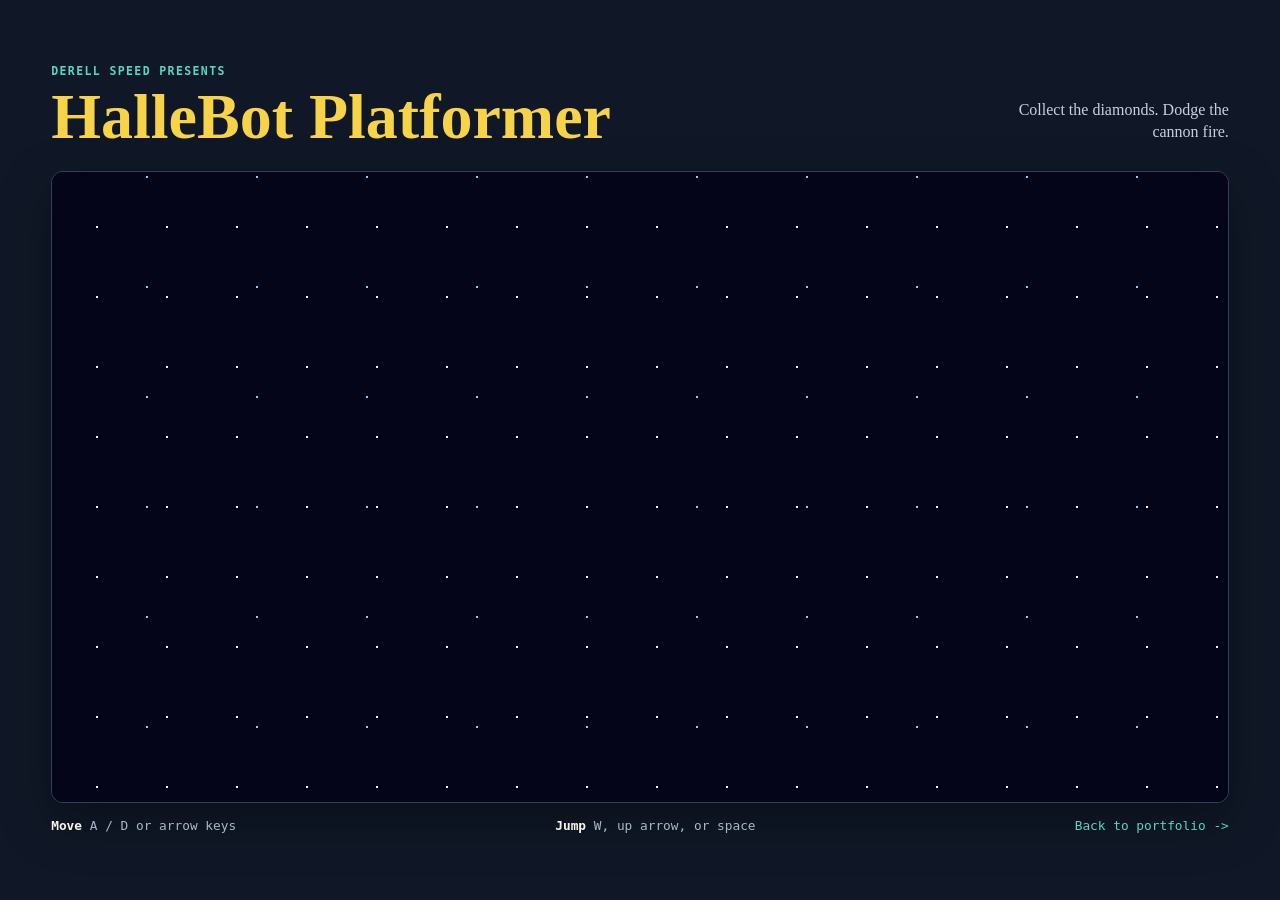
==== fsd-projects/platformer/index.html @ de3fa9b2 "Update platformer and portfolio" ====
<!DOCTYPE html>
<html lang="en">

<head>
  <meta charset="UTF-8" />
  <title>HalleBot Platformer | Derell Speed</title>
  <link href="platformer.css" rel="stylesheet" />
  <script src="https://code.jquery.com/jquery-3.1.0.js"></script>
  <script src="setup.js"></script>
  <script src="helpers.js"></script>
  <script src="platformer.js"></script>
</head>

<body id="body">
  <main class="game-shell">
    <header class="game-header">
      <div>
        <p class="eyebrow">Derell Speed presents</p>
        <h1>HalleBot Platformer</h1>
      </div>
      <p class="objective">Collect the diamonds. Dodge the cannon fire.</p>
    </header>
    <div class="game-stage">
      <canvas id="canvas" width="1400" height="750"></canvas>
    </div>
    <footer class="controls" aria-label="Game controls">
      <span><b>Move</b> A / D or arrow keys</span>
      <span><b>Jump</b> W, up arrow, or space</span>
      <a href="../../portfolio.html">Back to portfolio <span aria-hidden="true">-></span></a>
    </footer>
  </main>
  <img id="cannon" src="images/cannon.png" />
  <img id="player" src="images/halle.png" />
  <img id="projectile" src="images/projectile.png" />
</body>

</html>
---- fsd-projects/platformer/platformer.css ----
body {
  margin: 0px;
  background: #101827;
  color: #f7f4ea;
  min-height: 100vh;
  display: flex;
  justify-content: center;
  align-items: center;
  font-family: Georgia, "Times New Roman", serif;
}

.game-shell {
  width: min(1480px, 100%);
  padding: 28px clamp(16px, 4vw, 56px);
}

.game-header,
.controls {
  display: flex;
  justify-content: space-between;
  align-items: end;
  gap: 24px;
}

.eyebrow {
  margin: 0 0 8px;
  color: #55d6be;
  font: 700 0.72rem/1.2 monospace;
  letter-spacing: 0.12em;
  text-transform: uppercase;
}

h1 {
  margin: 0;
  color: #f7d34a;
  font-size: clamp(2rem, 5vw, 4.5rem);
  line-height: 0.95;
}

.objective {
  max-width: 240px;
  margin: 0 0 4px;
  color: #c7d0dc;
  line-height: 1.4;
  text-align: right;
}

.game-stage {
  margin: 24px 0 14px;
  overflow: hidden;
  border: 1px solid #304158;
  border-radius: 12px;
  box-shadow: 0 18px 50px rgba(0, 0, 0, 0.35);
}

canvas {
  display: block;
  width: 100%;
  height: auto;
  background-color: #05051a;
  background-image:
    radial-gradient(white 1px, transparent 1px),
    radial-gradient(#9cc9ff 1px, transparent 1px);
  background-size:
    70px 70px,
    110px 110px;
  background-position:
    10px 20px,
    40px 60px;
}

.controls {
  align-items: center;
  color: #aab7c7;
  font: 0.8rem/1.4 monospace;
}

.controls span b {
  color: #f7f4ea;
}

.controls a {
  color: #55d6be;
  text-decoration: none;
}

.controls a:hover {
  color: #f7d34a;
}

img {
  display: none;
}

@media (max-width: 640px) {
  .game-shell {
    padding: 20px 12px;
  }

  .game-header,
  .controls {
    align-items: flex-start;
    flex-direction: column;
    gap: 10px;
  }

  .objective {
    max-width: none;
    text-align: left;
  }

  .game-stage {
    margin-top: 18px;
  }
}
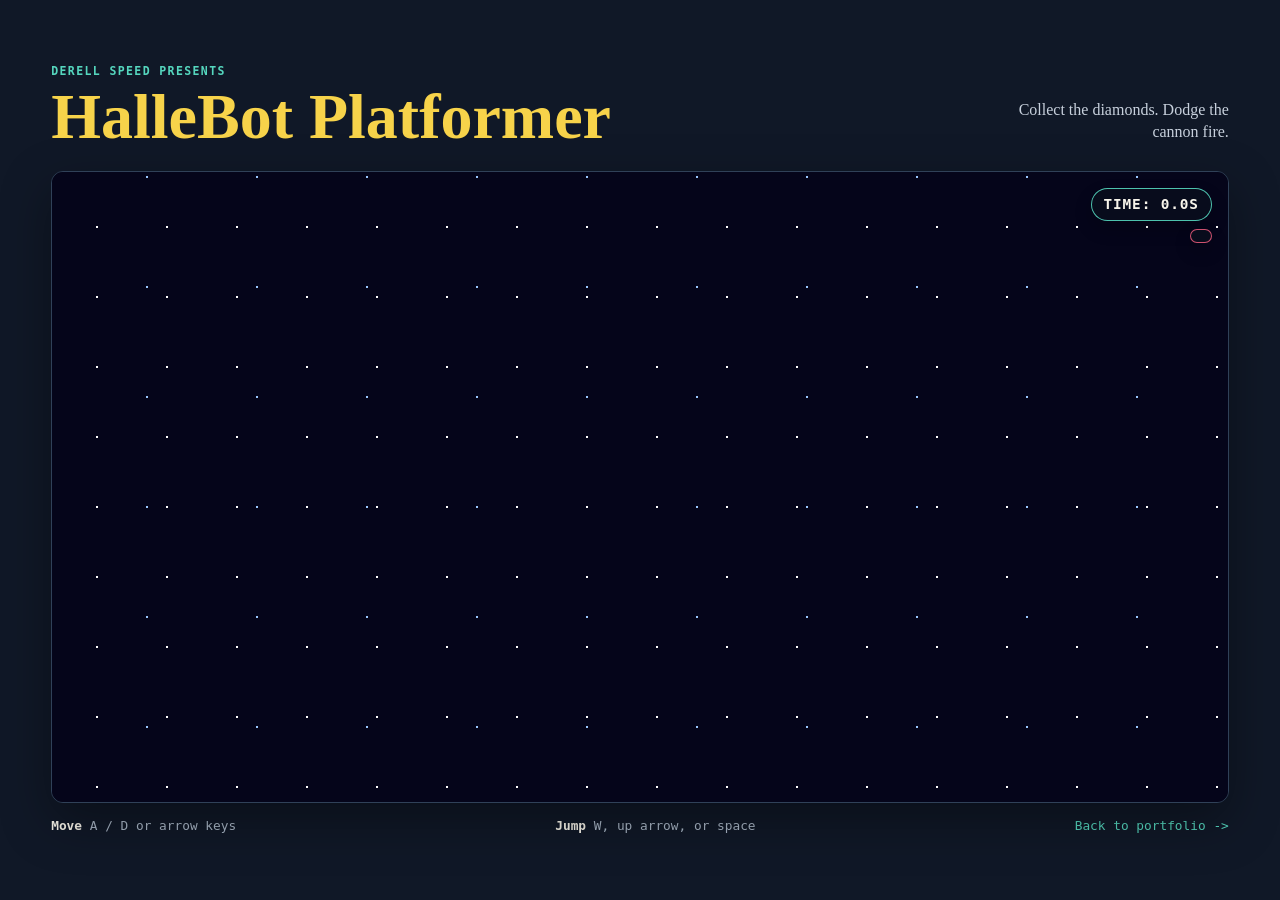
==== commit 53826a6e: "completed bouncing box project" ====
--- a/fsd-projects/platformer/index.html
+++ b/fsd-projects/platformer/index.html
@@ -21,6 +21,10 @@
       <p class="objective">Collect the diamonds. Dodge the cannon fire.</p>
     </header>
     <div class="game-stage">
+      <div class="game-hud" aria-live="polite">
+        <div id="game-timer" class="game-timer">Time: 0.0s</div>
+        <div id="player-lives" class="player-lives" aria-label="Player lives"></div>
+      </div>
       <canvas id="canvas" width="1400" height="750"></canvas>
     </div>
     <footer class="controls" aria-label="Game controls">
--- a/fsd-projects/platformer/platformer.css
+++ b/fsd-projects/platformer/platformer.css
@@ -46,11 +46,60 @@
 }
 
 .game-stage {
+  position: relative;
   margin: 24px 0 14px;
   overflow: hidden;
   border: 1px solid #304158;
   border-radius: 12px;
   box-shadow: 0 18px 50px rgba(0, 0, 0, 0.35);
+}
+
+.game-hud {
+  position: absolute;
+  top: 16px;
+  right: 16px;
+  z-index: 1;
+  display: flex;
+  flex-direction: column;
+  align-items: flex-end;
+  gap: 8px;
+}
+
+.game-timer {
+  padding: 8px 12px;
+  border: 1px solid rgba(85, 214, 190, 0.9);
+  border-radius: 999px;
+  background: rgba(10, 17, 30, 0.7);
+  color: #f7f4ea;
+  font: 700 0.9rem/1 monospace;
+  letter-spacing: 0.06em;
+  text-transform: uppercase;
+  box-shadow: 0 8px 18px rgba(0, 0, 0, 0.2);
+}
+
+.player-lives {
+  display: flex;
+  gap: 6px;
+  padding: 6px 10px;
+  border: 1px solid rgba(255, 99, 132, 0.8);
+  border-radius: 999px;
+  background: rgba(10, 17, 30, 0.7);
+  box-shadow: 0 8px 18px rgba(0, 0, 0, 0.2);
+}
+
+.heart {
+  font-size: 1.2rem;
+  line-height: 1;
+  transition: opacity 0.15s ease;
+}
+
+.heart.filled {
+  color: #ff6b7d;
+  text-shadow: 0 0 8px rgba(255, 107, 125, 0.6);
+}
+
+.heart.empty {
+  color: rgba(255, 255, 255, 0.25);
 }
 
 canvas {
